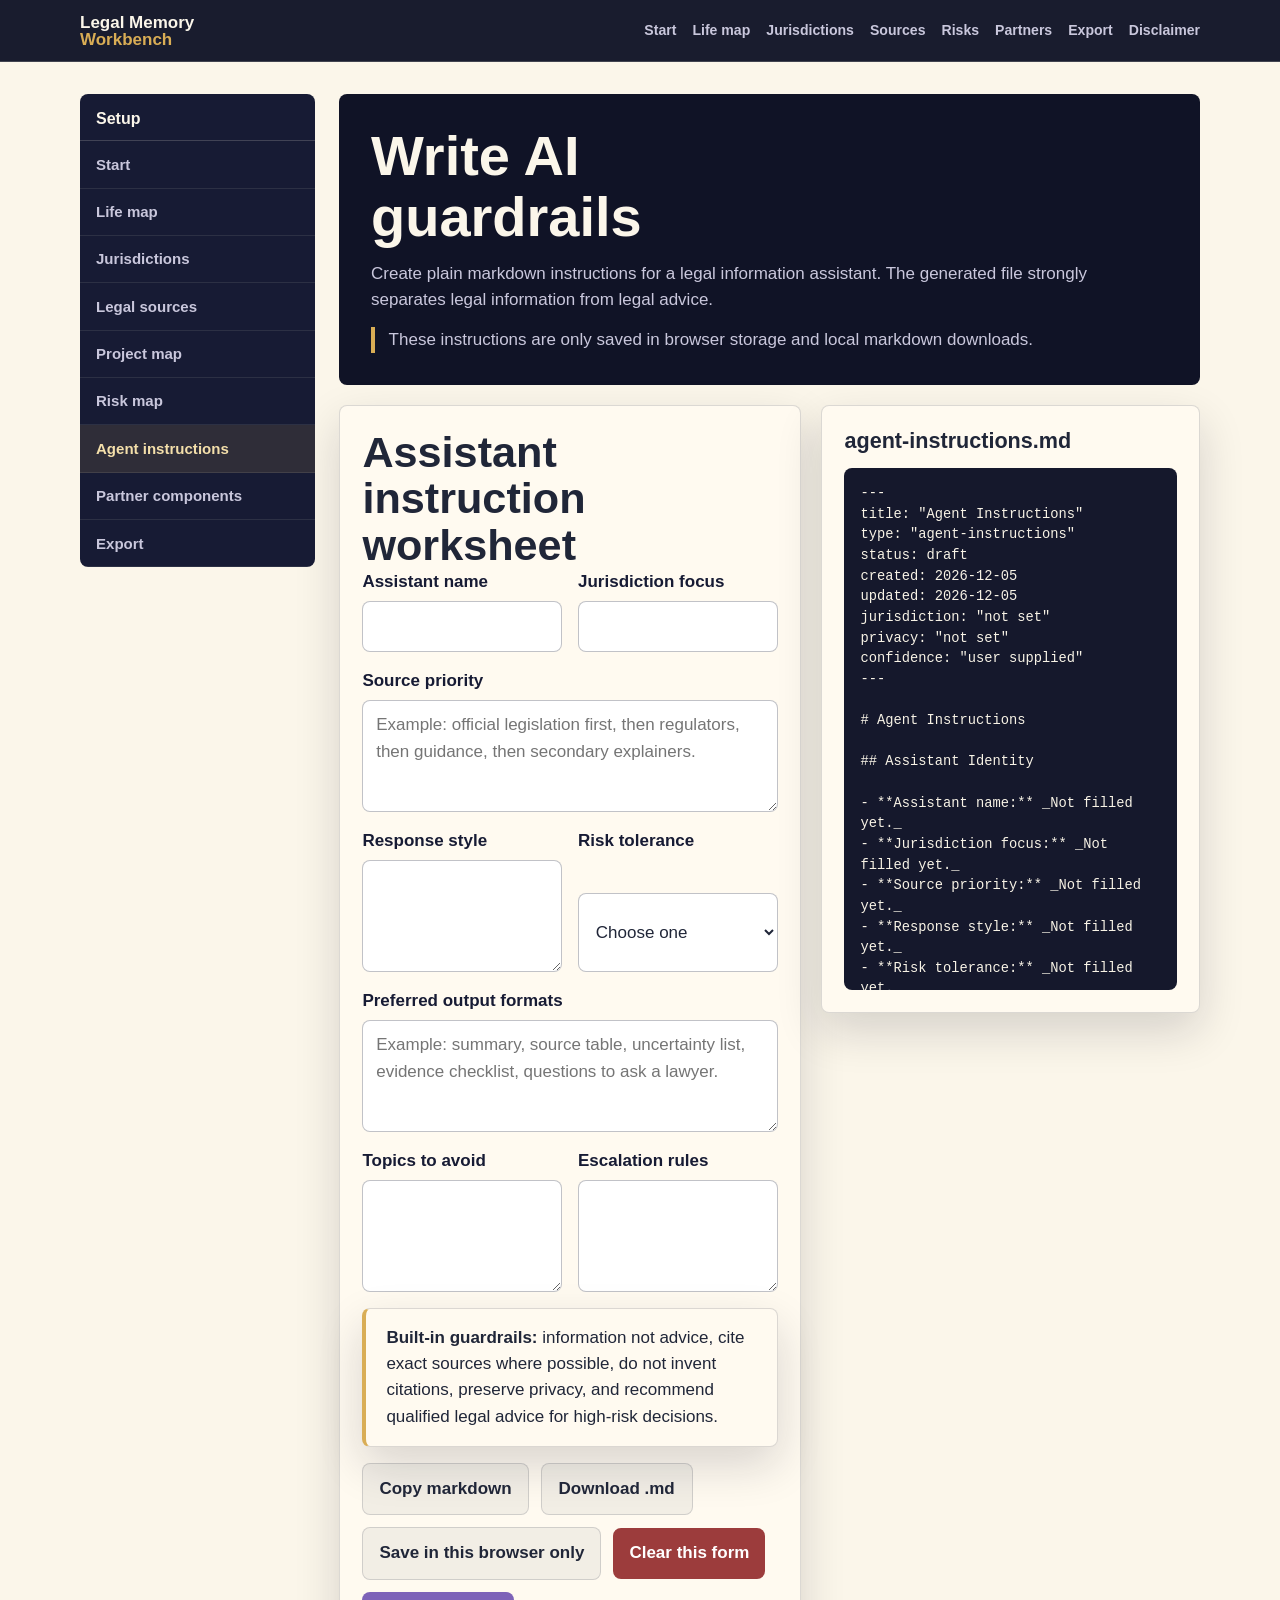
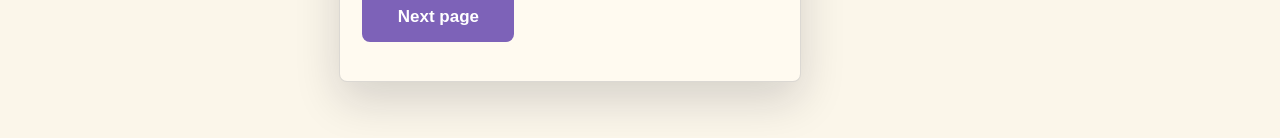
==== pages/agent-instructions.html @ 6f18cde0 "Build legal memory workbench static site" ====
<!doctype html>
<html lang="en-AU">
  <head>
    <meta charset="utf-8">
    <meta name="viewport" content="width=device-width, initial-scale=1">
    <title>Agent Instructions | Legal Memory Workbench</title>
    <link rel="icon" href="../assets/placeholder-images/legal-workbench-notebook.png">
    <link rel="stylesheet" href="../styles.css">
  </head>
  <body data-page="agent-instructions" data-docs="agent-instructions">
    <a class="skip-link" href="#main">Skip to content</a>
    <header class="site-header">
      <nav class="nav" aria-label="Main navigation">
        <a class="brand-mark" href="../index.html"><span>Legal Memory</span><span>Workbench</span></a>
        <button class="nav-toggle" type="button" aria-expanded="false" aria-controls="nav-links">Menu</button>
        <div class="nav-links" id="nav-links">
          <a href="start.html">Start</a>
          <a href="life-map.html">Life map</a>
          <a href="jurisdiction-map.html">Jurisdictions</a>
          <a href="legal-sources.html">Sources</a>
          <a href="risk-map.html">Risks</a>
          <a href="partner-components.html">Partners</a>
          <a href="export.html">Export</a>
          <a href="disclaimer.html">Disclaimer</a>
        </div>
      </nav>
    </header>

    <main id="main" class="page-shell">
      <aside class="side-nav" aria-label="Setup pages">
        <h2>Setup</h2>
        <a href="start.html">Start</a>
        <a href="life-map.html">Life map</a>
        <a href="jurisdiction-map.html">Jurisdictions</a>
        <a href="legal-sources.html">Legal sources</a>
        <a href="project-map.html">Project map</a>
        <a href="risk-map.html">Risk map</a>
        <a href="agent-instructions.html" aria-current="page">Agent instructions</a>
        <a href="partner-components.html">Partner components</a>
        <a href="export.html">Export</a>
      </aside>

      <div class="page-content">
        <section class="page-intro">
          <h1>Write AI guardrails</h1>
          <p>Create plain markdown instructions for a legal information assistant. The generated file strongly separates legal information from legal advice.</p>
          <p class="privacy-note">These instructions are only saved in browser storage and local markdown downloads.</p>
        </section>

        <div class="workspace-grid">
          <section class="worksheet-card" aria-labelledby="form-title">
            <h2 id="form-title">Assistant instruction worksheet</h2>
            <form data-worksheet-form>
              <div class="field-grid two">
                <div class="field">
                  <label for="assistant-name">Assistant name</label>
                  <input id="assistant-name" name="assistantName">
                </div>
                <div class="field">
                  <label for="jurisdiction-focus">Jurisdiction focus</label>
                  <input id="jurisdiction-focus" name="jurisdictionFocus">
                </div>
              </div>
              <div class="field">
                <label for="source-priority">Source priority</label>
                <textarea id="source-priority" name="sourcePriority" placeholder="Example: official legislation first, then regulators, then guidance, then secondary explainers."></textarea>
              </div>
              <div class="field-grid two">
                <div class="field">
                  <label for="response-style">Response style</label>
                  <textarea id="response-style" name="responseStyle"></textarea>
                </div>
                <div class="field">
                  <label for="risk-tolerance">Risk tolerance</label>
                  <select id="risk-tolerance" name="riskTolerance">
                    <option value="">Choose one</option>
                    <option>Cautious</option>
                    <option>Balanced</option>
                    <option>Exploratory</option>
                  </select>
                </div>
              </div>
              <div class="field">
                <label for="output-formats">Preferred output formats</label>
                <textarea id="output-formats" name="outputFormats" placeholder="Example: summary, source table, uncertainty list, evidence checklist, questions to ask a lawyer."></textarea>
              </div>
              <div class="field-grid two">
                <div class="field">
                  <label for="topics-to-avoid">Topics to avoid</label>
                  <textarea id="topics-to-avoid" name="topicsToAvoid"></textarea>
                </div>
                <div class="field">
                  <label for="escalation-rules">Escalation rules</label>
                  <textarea id="escalation-rules" name="escalationRules"></textarea>
                </div>
              </div>
              <div class="notice-card">
                <strong>Built-in guardrails:</strong> information not advice, cite exact sources where possible, do not invent citations, preserve privacy, and recommend qualified legal advice for high-risk decisions.
              </div>
              <div class="action-row">
                <button class="button ghost" type="button" data-action="copy">Copy markdown</button>
                <button class="button ghost" type="button" data-action="download">Download .md</button>
                <button class="button ghost" type="button" data-action="save">Save in this browser only</button>
                <button class="button danger" type="button" data-action="clear">Clear this form</button>
                <a class="button-link primary" href="export.html">Next page</a>
              </div>
              <p class="status-line" data-status aria-live="polite"></p>
            </form>
          </section>

          <section class="preview-panel" aria-labelledby="preview-title">
            <h2 id="preview-title">agent-instructions.md</h2>
            <pre class="markdown-preview"><code data-preview-doc="agent-instructions"></code></pre>
          </section>
        </div>
      </div>
    </main>
    <script src="../script.js"></script>
  </body>
</html>
---- styles.css ----
:root {
  --night-ink: #101326;
  --deep-navy: #171b34;
  --panel: #20243f;
  --paper: #fbf6ea;
  --paper-strong: #fffaf0;
  --ink: #202638;
  --muted-ink: #5b6475;
  --muted-light: #c9c7dc;
  --purple: #7d62b8;
  --purple-dark: #594187;
  --gold: #d9ad55;
  --gold-soft: #f4dfaa;
  --border: rgba(32, 38, 56, 0.16);
  --border-dark: rgba(251, 246, 234, 0.18);
  --success: #326f4c;
  --danger: #9c3c3c;
  --shadow: 0 18px 45px rgba(16, 19, 38, 0.16);
  --radius: 8px;
  --max-width: 1160px;
  --font-body: "Segoe UI", "Atkinson Hyperlegible", Arial, sans-serif;
  --font-heading: "Segoe UI Semibold", "Trebuchet MS", Arial, sans-serif;
}

* {
  box-sizing: border-box;
}

html {
  scroll-behavior: smooth;
}

body {
  margin: 0;
  background: var(--paper);
  color: var(--ink);
  font-family: var(--font-body);
  font-size: 17px;
  line-height: 1.55;
}

img {
  display: block;
  height: auto;
  max-width: 100%;
}

a {
  color: inherit;
}

p,
ul,
ol {
  margin: 0;
}

ul,
ol {
  padding-left: 1.25rem;
}

li + li {
  margin-top: 0.35rem;
}

h1,
h2,
h3 {
  font-family: var(--font-heading);
  letter-spacing: 0;
  line-height: 1.08;
  margin: 0;
}

h1 {
  font-size: clamp(2.35rem, 6vw, 4.7rem);
  max-width: 11ch;
}

h2 {
  font-size: clamp(1.7rem, 4vw, 2.7rem);
}

h3 {
  font-size: 1.18rem;
}

button,
input,
select,
textarea {
  font: inherit;
}

button {
  cursor: pointer;
}

textarea {
  min-height: 7rem;
  resize: vertical;
}

:focus-visible {
  outline: 3px solid var(--gold);
  outline-offset: 3px;
}

.skip-link {
  background: var(--gold);
  color: var(--ink);
  left: 1rem;
  padding: 0.65rem 0.85rem;
  position: absolute;
  top: -5rem;
  z-index: 30;
}

.skip-link:focus {
  top: 1rem;
}

.site-header {
  background: rgba(16, 19, 38, 0.96);
  border-bottom: 1px solid var(--border-dark);
  color: var(--paper);
  position: sticky;
  top: 0;
  z-index: 20;
}

.nav {
  align-items: center;
  display: flex;
  gap: 1rem;
  justify-content: space-between;
  margin: 0 auto;
  max-width: var(--max-width);
  padding: 0.85rem 1.25rem;
}

.brand-mark {
  color: var(--paper);
  display: inline-grid;
  font-family: var(--font-heading);
  font-weight: 800;
  line-height: 1;
  min-width: 12rem;
  text-decoration: none;
}

.brand-mark span:last-child {
  color: var(--gold);
}

.nav-links {
  align-items: center;
  display: flex;
  flex-wrap: wrap;
  gap: 0.7rem 1rem;
  justify-content: flex-end;
}

.nav-links a {
  color: var(--muted-light);
  font-size: 0.88rem;
  font-weight: 700;
  text-decoration: none;
}

.nav-links a:hover,
.nav-links a:focus,
.nav-links a[aria-current="page"] {
  color: var(--gold-soft);
}

.nav-toggle {
  background: transparent;
  border: 1px solid rgba(251, 246, 234, 0.5);
  border-radius: var(--radius);
  color: var(--paper);
  display: none;
  font-weight: 800;
  padding: 0.5rem 0.8rem;
}

.hero {
  background:
    linear-gradient(145deg, rgba(16, 19, 38, 0.94), rgba(32, 36, 63, 0.95)),
    var(--night-ink);
  color: var(--paper);
}

.hero-inner {
  align-items: center;
  display: grid;
  gap: 2.4rem;
  grid-template-columns: minmax(0, 0.95fr) minmax(280px, 0.75fr);
  margin: 0 auto;
  max-width: var(--max-width);
  min-height: calc(100vh - 72px);
  padding: 4rem 1.25rem 3.2rem;
}

.hero-copy {
  max-width: 650px;
}

.hero-copy p {
  color: var(--muted-light);
  font-size: clamp(1.05rem, 2vw, 1.25rem);
  margin-top: 1.1rem;
  max-width: 42rem;
}

.hero-actions,
.action-row {
  align-items: center;
  display: flex;
  flex-wrap: wrap;
  gap: 0.75rem;
}

.hero-actions {
  margin-top: 1.6rem;
}

.button,
.button-link {
  align-items: center;
  border: 0;
  border-radius: var(--radius);
  display: inline-flex;
  font-weight: 800;
  justify-content: center;
  min-height: 2.75rem;
  min-width: 9.5rem;
  padding: 0.75rem 1rem;
  text-align: center;
  text-decoration: none;
}

.button.primary,
.button-link.primary {
  background: var(--purple);
  color: #fff;
}

.button.secondary,
.button-link.secondary {
  background: transparent;
  border: 1px solid rgba(217, 173, 85, 0.75);
  color: var(--gold-soft);
}

.button.ghost,
.button-link.ghost {
  background: rgba(16, 19, 38, 0.05);
  border: 1px solid var(--border);
  color: var(--ink);
}

.button.danger {
  background: var(--danger);
  color: #fff;
}

.button.small {
  min-height: 2.35rem;
  min-width: auto;
  padding: 0.5rem 0.7rem;
}

.hero-card {
  background: rgba(251, 246, 234, 0.08);
  border: 1px solid rgba(251, 246, 234, 0.16);
  border-radius: var(--radius);
  box-shadow: 0 22px 70px rgba(0, 0, 0, 0.24);
  overflow: hidden;
}

.hero-card img {
  aspect-ratio: 4 / 3;
  object-fit: cover;
  width: 100%;
}

.home-main {
  background: var(--paper);
}

.home-section,
.site-footer-inner {
  margin: 0 auto;
  max-width: var(--max-width);
  padding: 3.2rem 1.25rem;
}

.card-grid {
  display: grid;
  gap: 1rem;
  grid-template-columns: repeat(auto-fit, minmax(220px, 1fr));
}

.info-card,
.notice-card,
.worksheet-card,
.preview-panel,
.export-doc,
.disclaimer-panel {
  background: var(--paper-strong);
  border: 1px solid var(--border);
  border-radius: var(--radius);
  box-shadow: var(--shadow);
}

.info-card {
  min-height: 12rem;
  padding: 1.25rem;
}

.info-card h2,
.info-card h3 {
  color: var(--deep-navy);
  margin-bottom: 0.6rem;
}

.info-card p {
  color: var(--muted-ink);
}

.short-disclaimer {
  border-left: 4px solid var(--gold);
  color: var(--muted-ink);
  margin-top: 1.4rem;
  max-width: 780px;
  padding-left: 1rem;
}

.page-shell {
  display: grid;
  gap: 1.5rem;
  grid-template-columns: 235px minmax(0, 1fr);
  margin: 0 auto;
  max-width: var(--max-width);
  padding: 2rem 1.25rem 3.5rem;
}

.side-nav {
  align-self: start;
  background: var(--deep-navy);
  border-radius: var(--radius);
  color: var(--paper);
  position: sticky;
  top: 5.5rem;
}

.side-nav h2 {
  border-bottom: 1px solid var(--border-dark);
  font-size: 1rem;
  padding: 1rem 1rem 0.8rem;
}

.side-nav a {
  border-bottom: 1px solid rgba(251, 246, 234, 0.09);
  color: var(--muted-light);
  display: block;
  font-size: 0.94rem;
  font-weight: 700;
  padding: 0.72rem 1rem;
  text-decoration: none;
}

.side-nav a:hover,
.side-nav a:focus,
.side-nav a[aria-current="page"] {
  background: rgba(217, 173, 85, 0.12);
  color: var(--gold-soft);
}

.page-content {
  display: grid;
  gap: 1.25rem;
}

.page-intro {
  background: var(--night-ink);
  border-radius: var(--radius);
  color: var(--paper);
  padding: clamp(1.25rem, 3vw, 2rem);
}

.page-intro h1 {
  font-size: clamp(2rem, 5vw, 3.5rem);
  max-width: 15ch;
}

.page-intro p {
  color: var(--muted-light);
  margin-top: 0.85rem;
  max-width: 760px;
}

.privacy-note {
  border-left: 4px solid var(--gold);
  padding-left: 0.85rem;
}

.workspace-grid {
  display: grid;
  gap: 1.25rem;
  grid-template-columns: minmax(0, 1fr) minmax(320px, 0.82fr);
}

.worksheet-card,
.preview-panel,
.export-doc,
.disclaimer-panel {
  padding: clamp(1rem, 2.2vw, 1.4rem);
}

.worksheet-card form,
.field-grid,
.form-stack {
  display: grid;
  gap: 1rem;
}

.field-grid.two {
  grid-template-columns: repeat(2, minmax(0, 1fr));
}

.field-grid.three {
  grid-template-columns: repeat(3, minmax(0, 1fr));
}

.field {
  display: grid;
  gap: 0.35rem;
}

label,
legend {
  color: var(--deep-navy);
  font-weight: 800;
}

.field-help,
.status-line {
  color: var(--muted-ink);
  font-size: 0.92rem;
}

input,
select,
textarea {
  background: #fff;
  border: 1px solid rgba(32, 38, 56, 0.28);
  border-radius: var(--radius);
  color: var(--ink);
  padding: 0.72rem 0.8rem;
  width: 100%;
}

fieldset {
  border: 1px solid var(--border);
  border-radius: var(--radius);
  margin: 0;
  padding: 1rem;
}

.radio-row,
.checkbox-list {
  display: grid;
  gap: 0.55rem;
}

.radio-row {
  grid-template-columns: repeat(3, minmax(0, 1fr));
}

.check-option {
  align-items: start;
  display: flex;
  gap: 0.55rem;
}

.check-option input {
  margin-top: 0.35rem;
  width: auto;
}

.repeat-list {
  display: grid;
  gap: 1rem;
}

.repeat-item {
  background: rgba(16, 19, 38, 0.035);
}

.repeat-heading {
  align-items: center;
  display: flex;
  gap: 0.75rem;
  justify-content: space-between;
  margin-bottom: 0.8rem;
}

.preview-panel {
  align-self: start;
  display: grid;
  gap: 1rem;
  max-height: calc(100vh - 6rem);
  position: sticky;
  top: 5.5rem;
}

.preview-panel h2,
.export-doc h2 {
  font-size: 1.35rem;
}

.markdown-preview {
  background: #15182c;
  border-radius: var(--radius);
  color: #f8f3e6;
  font-family: "Cascadia Mono", Consolas, monospace;
  font-size: 0.86rem;
  line-height: 1.5;
  margin: 0;
  max-height: 58vh;
  overflow: auto;
  padding: 1rem;
  white-space: pre-wrap;
  word-break: break-word;
}

.preview-stack {
  display: grid;
  gap: 1rem;
}

.risk-item {
  border-top: 1px solid var(--border);
  display: grid;
  gap: 0.6rem;
  padding-top: 0.9rem;
}

.risk-item:first-child {
  border-top: 0;
  padding-top: 0;
}

.export-grid {
  display: grid;
  gap: 1rem;
}

.export-doc {
  display: grid;
  gap: 0.85rem;
}

.export-doc .markdown-preview {
  max-height: 22rem;
}

.notice-card {
  border-left: 4px solid var(--gold);
  padding: 1rem 1.25rem;
}

.site-footer {
  background: var(--night-ink);
  color: var(--muted-light);
}

.site-footer-inner {
  display: flex;
  gap: 1rem;
  justify-content: space-between;
}

.site-footer a {
  color: var(--gold-soft);
}

.mobile-only {
  display: none;
}

@media (max-width: 980px) {
  .hero-inner,
  .workspace-grid,
  .page-shell,
  .card-grid {
    grid-template-columns: 1fr;
  }

  .hero-inner {
    min-height: auto;
  }

  .side-nav,
  .preview-panel {
    position: static;
  }

  .side-nav {
    display: none;
  }

  .mobile-only {
    display: block;
  }
}

@media (max-width: 760px) {
  body {
    font-size: 16px;
  }

  .nav {
    align-items: stretch;
    flex-wrap: wrap;
  }

  .brand-mark {
    min-width: 10rem;
  }

  .nav-toggle {
    display: inline-flex;
    margin-left: auto;
  }

  .nav-links {
    display: none;
    flex-basis: 100%;
    justify-content: flex-start;
  }

  .nav-links.is-open {
    display: grid;
    grid-template-columns: repeat(2, minmax(0, 1fr));
  }

  .hero-inner,
  .home-section,
  .page-shell,
  .site-footer-inner {
    padding-left: 1rem;
    padding-right: 1rem;
  }

  .field-grid.two,
  .field-grid.three,
  .radio-row {
    grid-template-columns: 1fr;
  }

  .button,
  .button-link {
    width: 100%;
  }

  .action-row .button,
  .action-row .button-link {
    width: auto;
  }

  .site-footer-inner {
    display: grid;
  }
}

@media print {
  .site-header,
  .side-nav,
  .hero-actions,
  .action-row,
  .button,
  .button-link,
  .site-footer {
    display: none !important;
  }

  body {
    background: #fff;
    color: #000;
  }

  .page-shell,
  .workspace-grid {
    display: block;
    padding: 0;
  }

  .page-intro,
  .worksheet-card,
  .preview-panel,
  .export-doc,
  .disclaimer-panel {
    box-shadow: none;
    color: #000;
  }
}
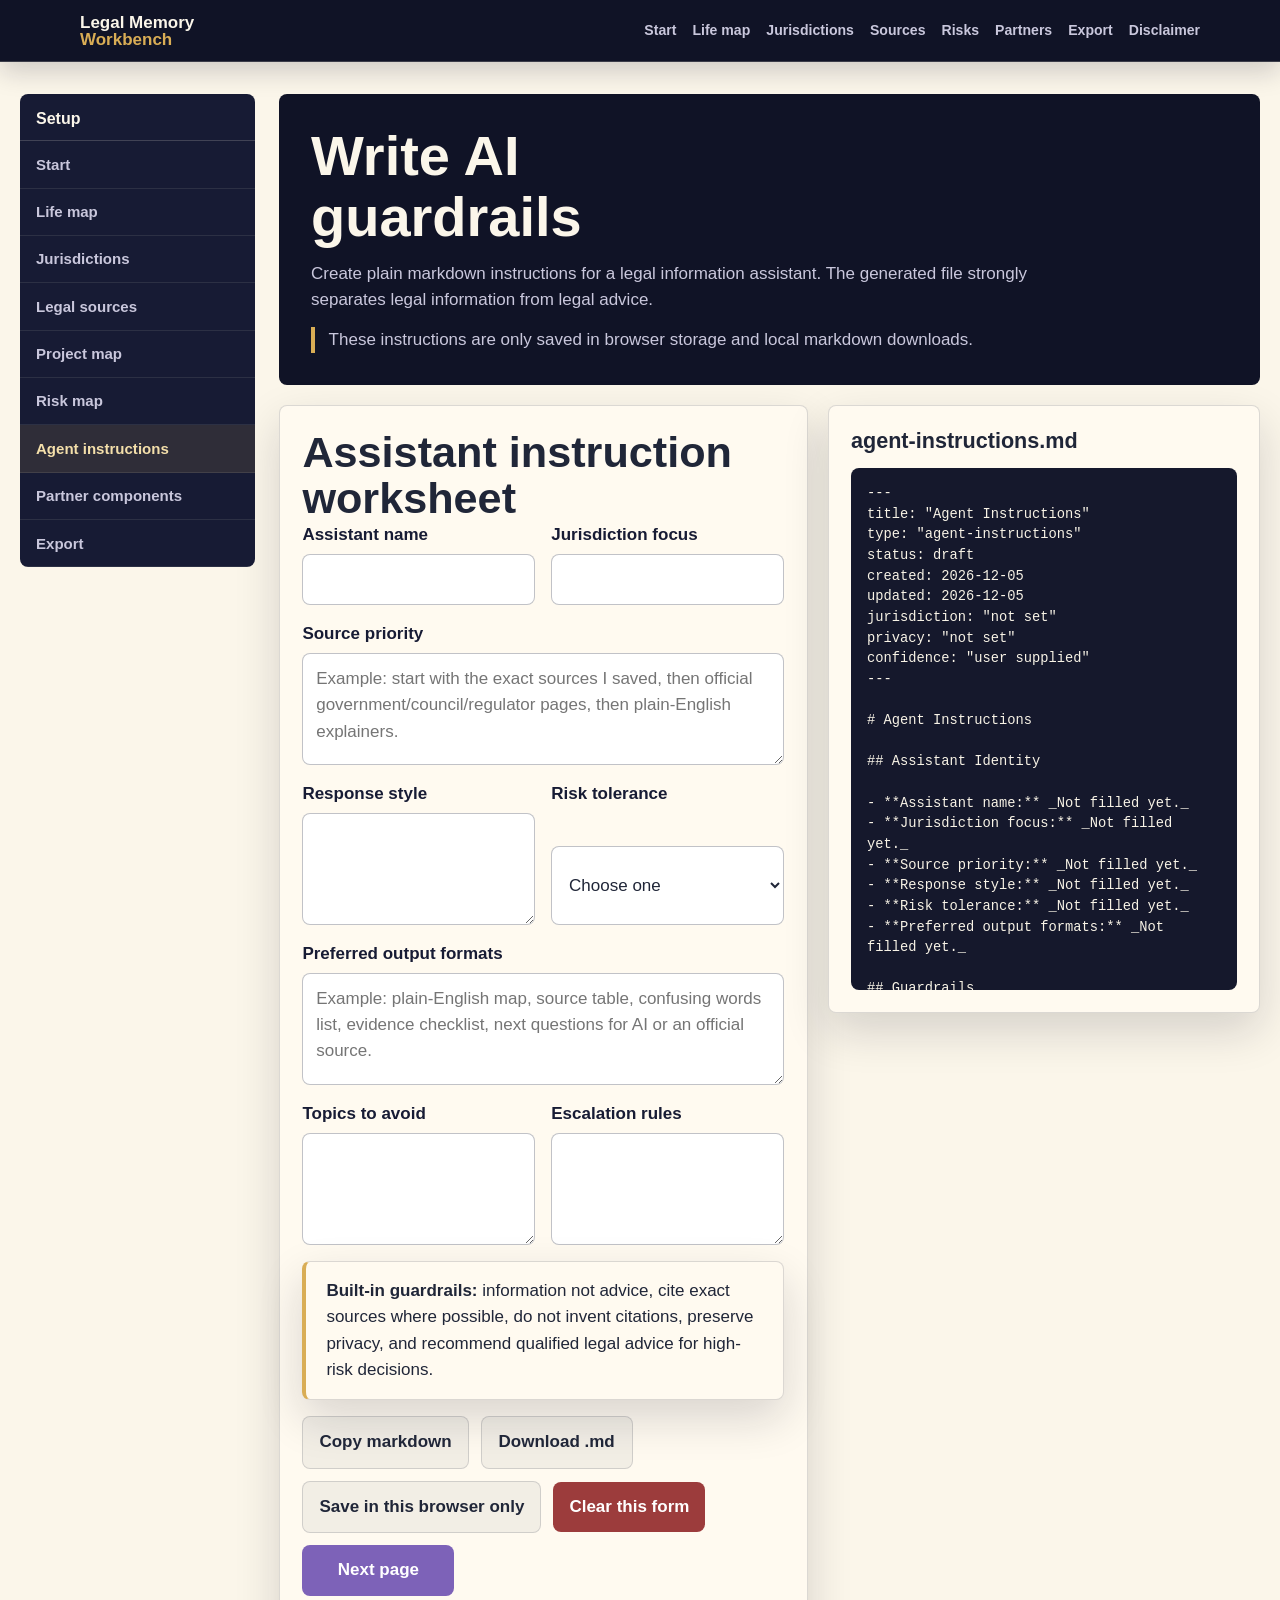
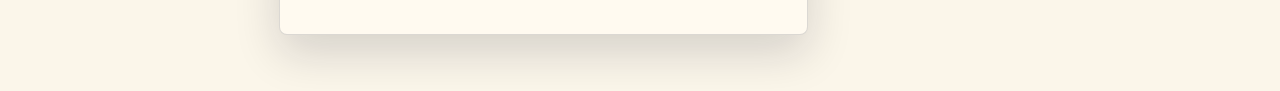
==== commit b08c1e8e: "Lower barrier worksheet language and fix source form layout" ====
--- a/pages/agent-instructions.html
+++ b/pages/agent-instructions.html
@@ -63,7 +63,7 @@
               </div>
               <div class="field">
                 <label for="source-priority">Source priority</label>
-                <textarea id="source-priority" name="sourcePriority" placeholder="Example: official legislation first, then regulators, then guidance, then secondary explainers."></textarea>
+                <textarea id="source-priority" name="sourcePriority" placeholder="Example: start with the exact sources I saved, then official government/council/regulator pages, then plain-English explainers."></textarea>
               </div>
               <div class="field-grid two">
                 <div class="field">
@@ -82,7 +82,7 @@
               </div>
               <div class="field">
                 <label for="output-formats">Preferred output formats</label>
-                <textarea id="output-formats" name="outputFormats" placeholder="Example: summary, source table, uncertainty list, evidence checklist, questions to ask a lawyer."></textarea>
+                <textarea id="output-formats" name="outputFormats" placeholder="Example: plain-English map, source table, confusing words list, evidence checklist, next questions for AI or an official source."></textarea>
               </div>
               <div class="field-grid two">
                 <div class="field">
--- a/styles.css
+++ b/styles.css
@@ -18,6 +18,7 @@
   --shadow: 0 18px 45px rgba(16, 19, 38, 0.16);
   --radius: 8px;
   --max-width: 1160px;
+  --page-width: 1500px;
   --font-body: "Segoe UI", "Atkinson Hyperlegible", Arial, sans-serif;
   --font-heading: "Segoe UI Semibold", "Trebuchet MS", Arial, sans-serif;
 }
@@ -122,10 +123,11 @@
 }
 
 .site-header {
-  background: rgba(16, 19, 38, 0.96);
+  background: var(--night-ink);
   border-bottom: 1px solid var(--border-dark);
+  box-shadow: 0 10px 26px rgba(16, 19, 38, 0.18);
   color: var(--paper);
-  position: sticky;
+  position: relative;
   top: 0;
   z-index: 20;
 }
@@ -343,7 +345,7 @@
   gap: 1.5rem;
   grid-template-columns: 235px minmax(0, 1fr);
   margin: 0 auto;
-  max-width: var(--max-width);
+  max-width: var(--page-width);
   padding: 2rem 1.25rem 3.5rem;
 }
 
@@ -353,7 +355,7 @@
   border-radius: var(--radius);
   color: var(--paper);
   position: sticky;
-  top: 5.5rem;
+  top: 1.25rem;
 }
 
 .side-nav h2 {
@@ -410,7 +412,7 @@
 .workspace-grid {
   display: grid;
   gap: 1.25rem;
-  grid-template-columns: minmax(0, 1fr) minmax(320px, 0.82fr);
+  grid-template-columns: minmax(460px, 1.1fr) minmax(360px, 0.9fr);
 }
 
 .worksheet-card,
@@ -438,12 +440,14 @@
 .field {
   display: grid;
   gap: 0.35rem;
+  min-width: 0;
 }
 
 label,
 legend {
   color: var(--deep-navy);
   font-weight: 800;
+  overflow-wrap: anywhere;
 }
 
 .field-help,
@@ -460,6 +464,7 @@
   border-radius: var(--radius);
   color: var(--ink);
   padding: 0.72rem 0.8rem;
+  min-width: 0;
   width: 100%;
 }
 
@@ -498,6 +503,22 @@
 
 .repeat-item {
   background: rgba(16, 19, 38, 0.035);
+}
+
+.source-meta-grid {
+  grid-template-columns: minmax(0, 1fr);
+}
+
+.source-primary-grid {
+  grid-template-columns: minmax(0, 1fr);
+}
+
+.beginner-note {
+  background: rgba(217, 173, 85, 0.14);
+  border-left: 4px solid var(--gold);
+  border-radius: var(--radius);
+  color: var(--ink);
+  padding: 0.9rem 1rem;
 }
 
 .repeat-heading {
@@ -514,7 +535,7 @@
   gap: 1rem;
   max-height: calc(100vh - 6rem);
   position: sticky;
-  top: 5.5rem;
+  top: 1.25rem;
 }
 
 .preview-panel h2,
@@ -628,6 +649,10 @@
     flex-wrap: wrap;
   }
 
+  .site-header {
+    position: sticky;
+  }
+
   .brand-mark {
     min-width: 10rem;
   }
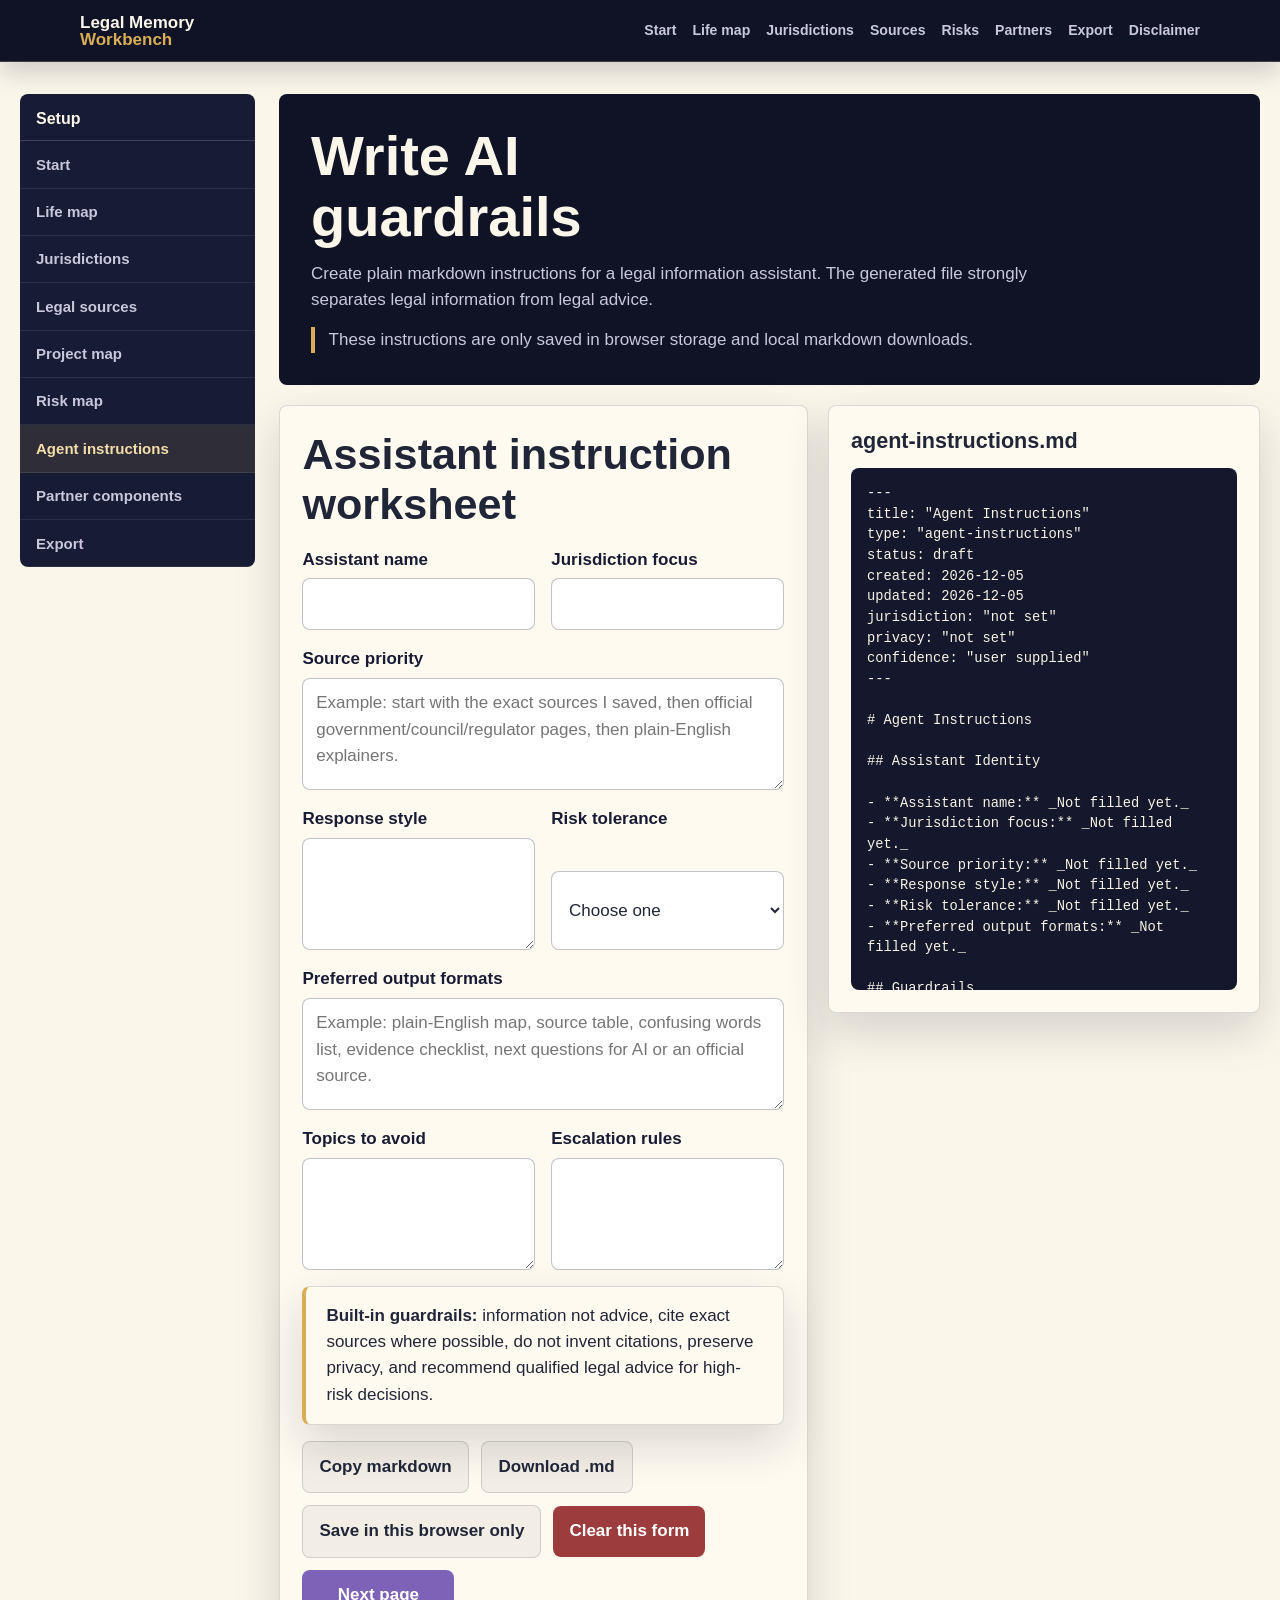
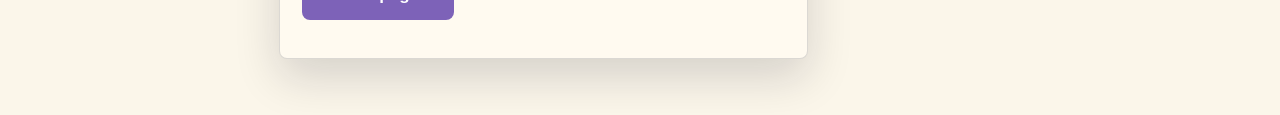
==== commit 0e2738c5: "Add favicon coverage across site pages" ====
--- a/pages/agent-instructions.html
+++ b/pages/agent-instructions.html
@@ -4,9 +4,10 @@
     <meta charset="utf-8">
     <meta name="viewport" content="width=device-width, initial-scale=1">
     <title>Agent Instructions | Legal Memory Workbench</title>
-    <link rel="icon" href="../assets/placeholder-images/legal-workbench-notebook.png">
-    <link rel="stylesheet" href="../styles.css">
-  </head>
+        <link rel="stylesheet" href="../styles.css">
+    <link rel="icon" href="../assets/favicon.svg" type="image/svg+xml">
+  <link rel="shortcut icon" href="../assets/favicon.ico" type="image/x-icon">
+</head>
   <body data-page="agent-instructions" data-docs="agent-instructions">
     <a class="skip-link" href="#main">Skip to content</a>
     <header class="site-header">
--- a/styles.css
+++ b/styles.css
@@ -422,6 +422,17 @@
   padding: clamp(1rem, 2.2vw, 1.4rem);
 }
 
+.worksheet-card > h2,
+.disclaimer-panel > h2,
+.notice-card > h2 {
+  line-height: 1.16;
+  margin-bottom: 1.1rem;
+}
+
+.worksheet-card > h2 + .card-grid {
+  margin-top: 0.45rem;
+}
+
 .worksheet-card form,
 .field-grid,
 .form-stack {
